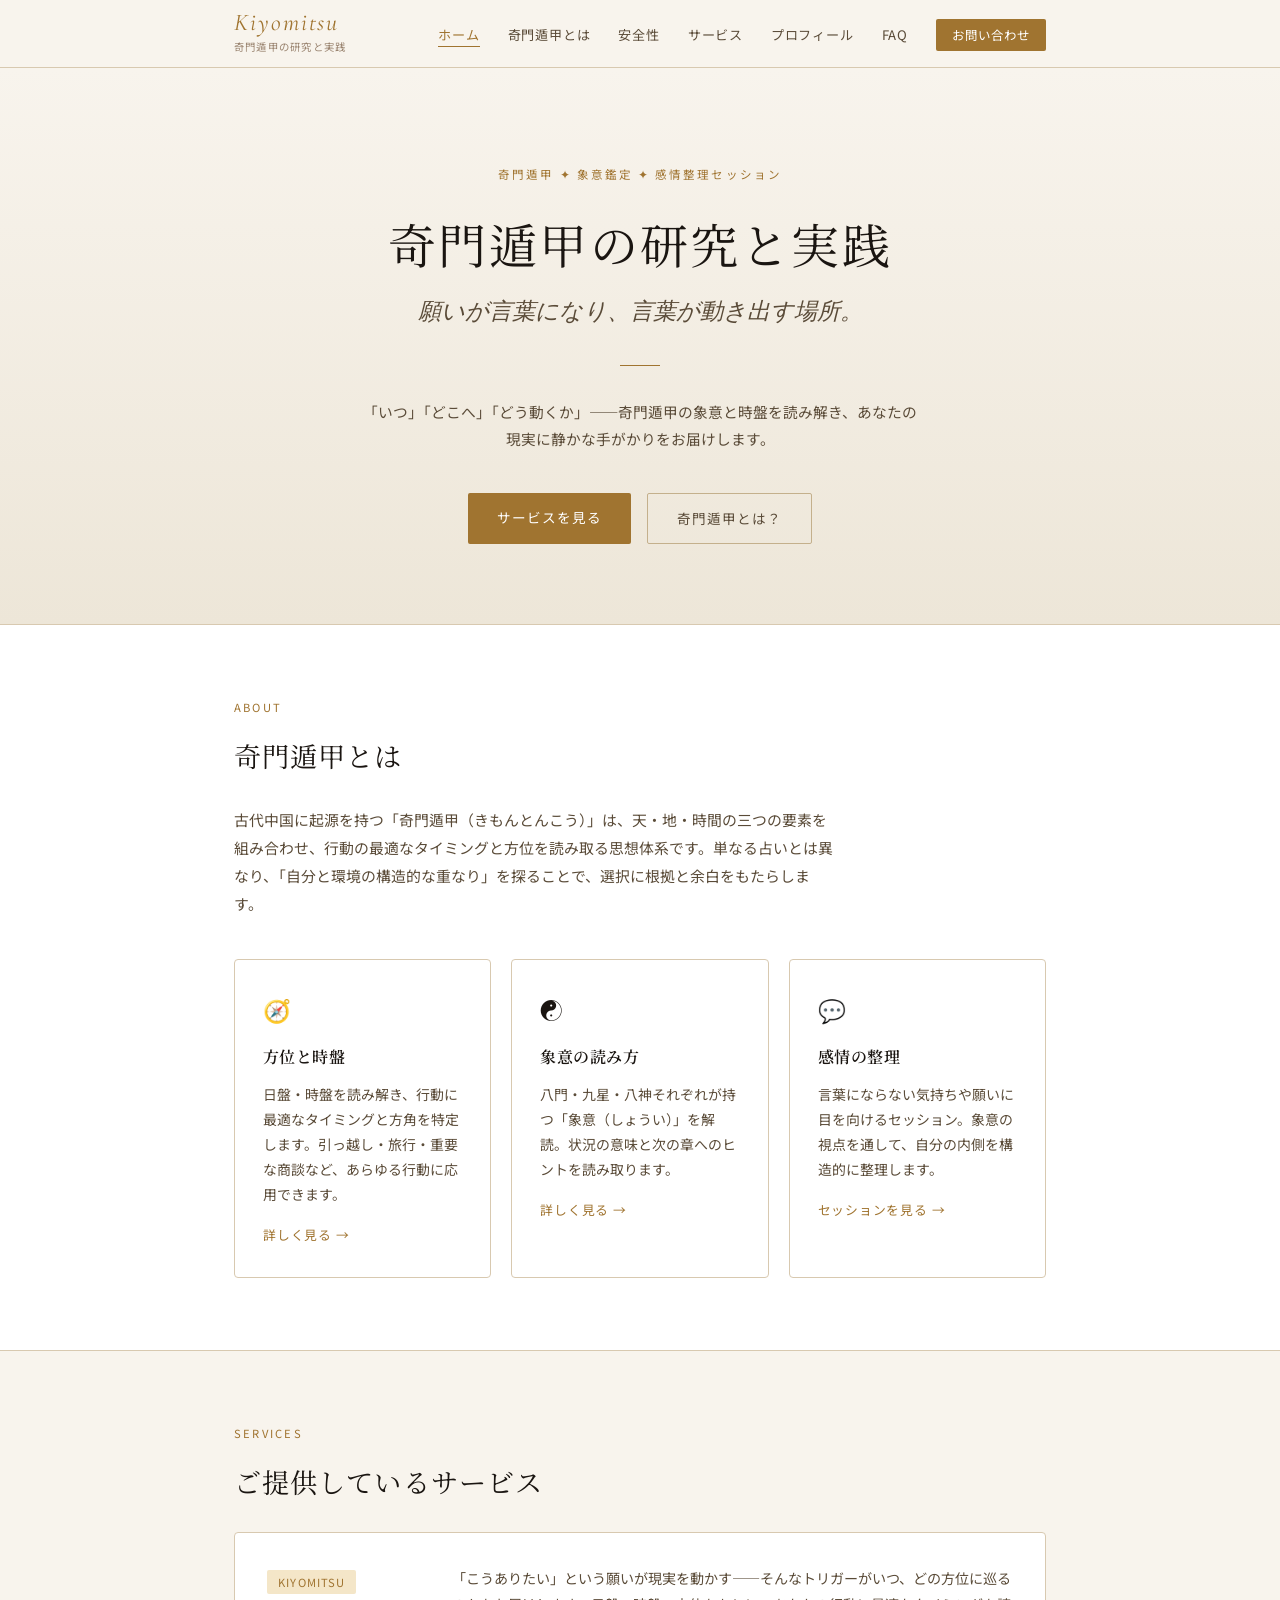
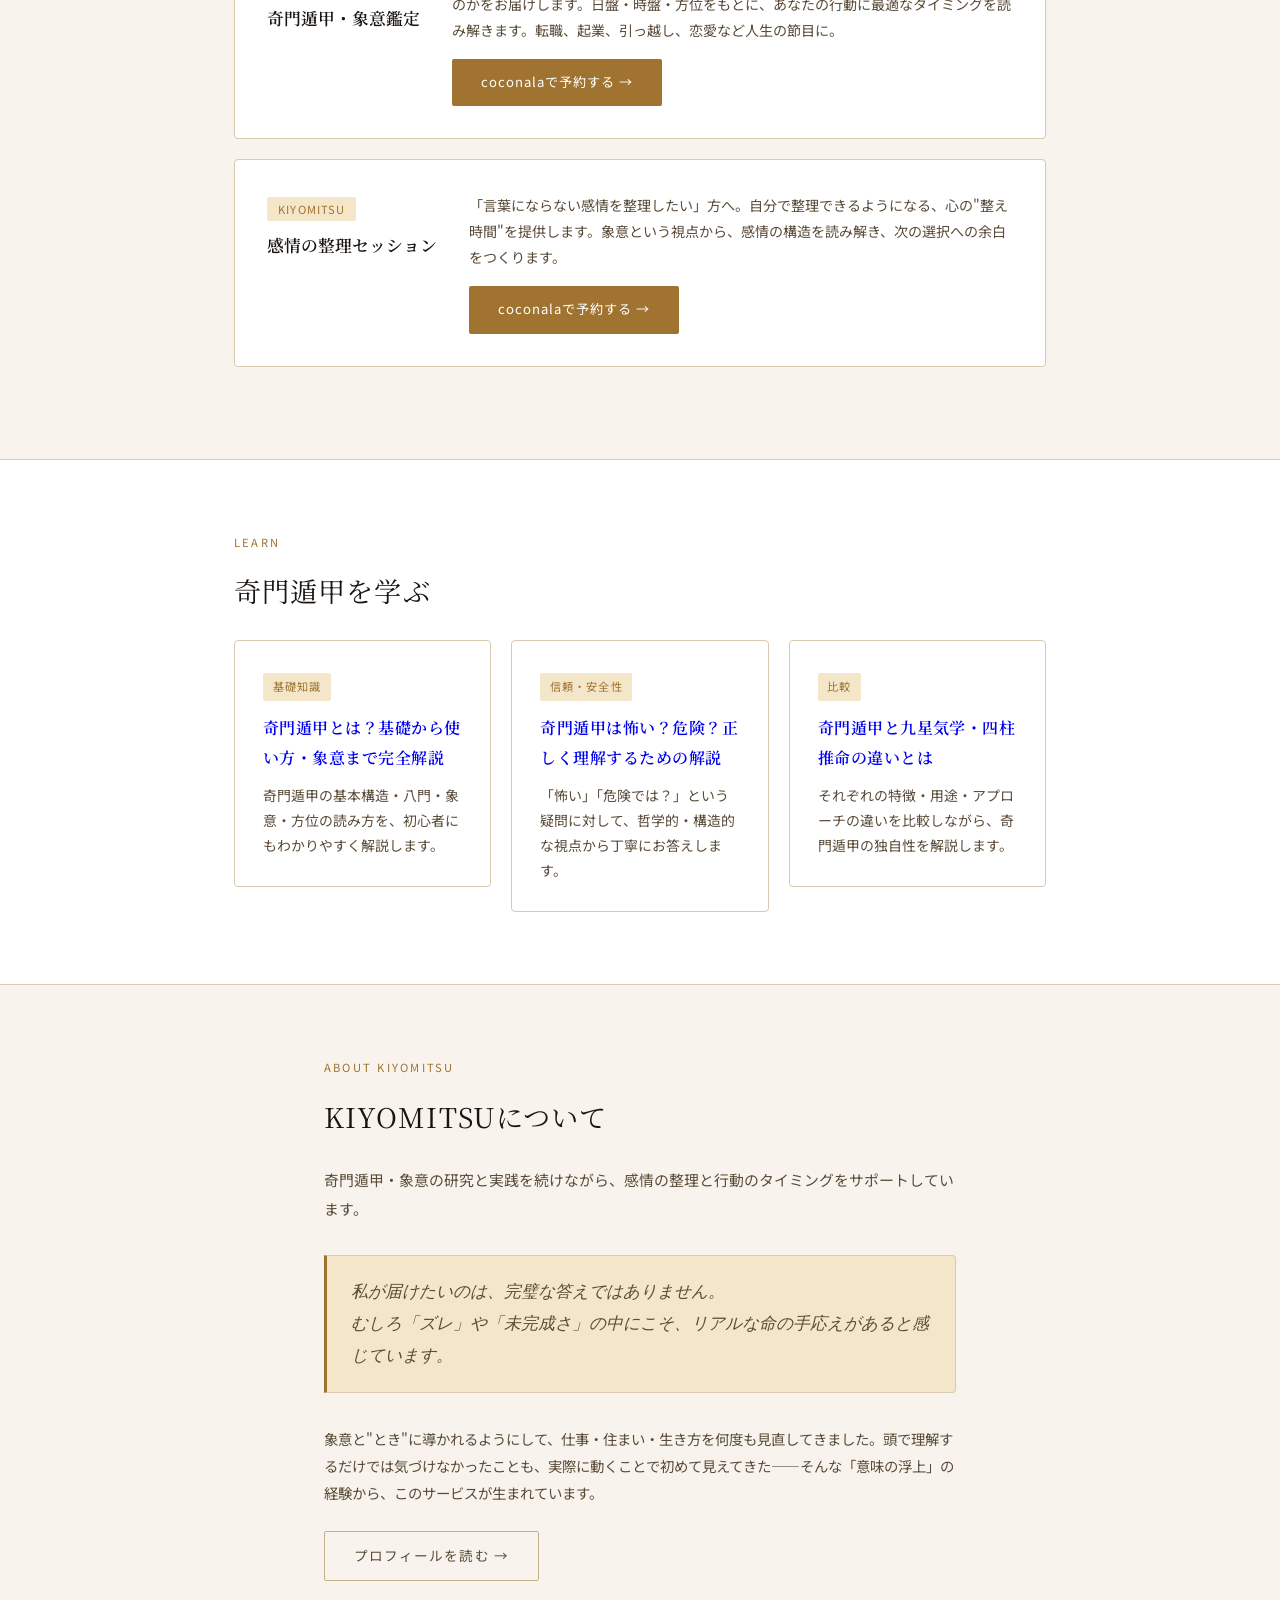
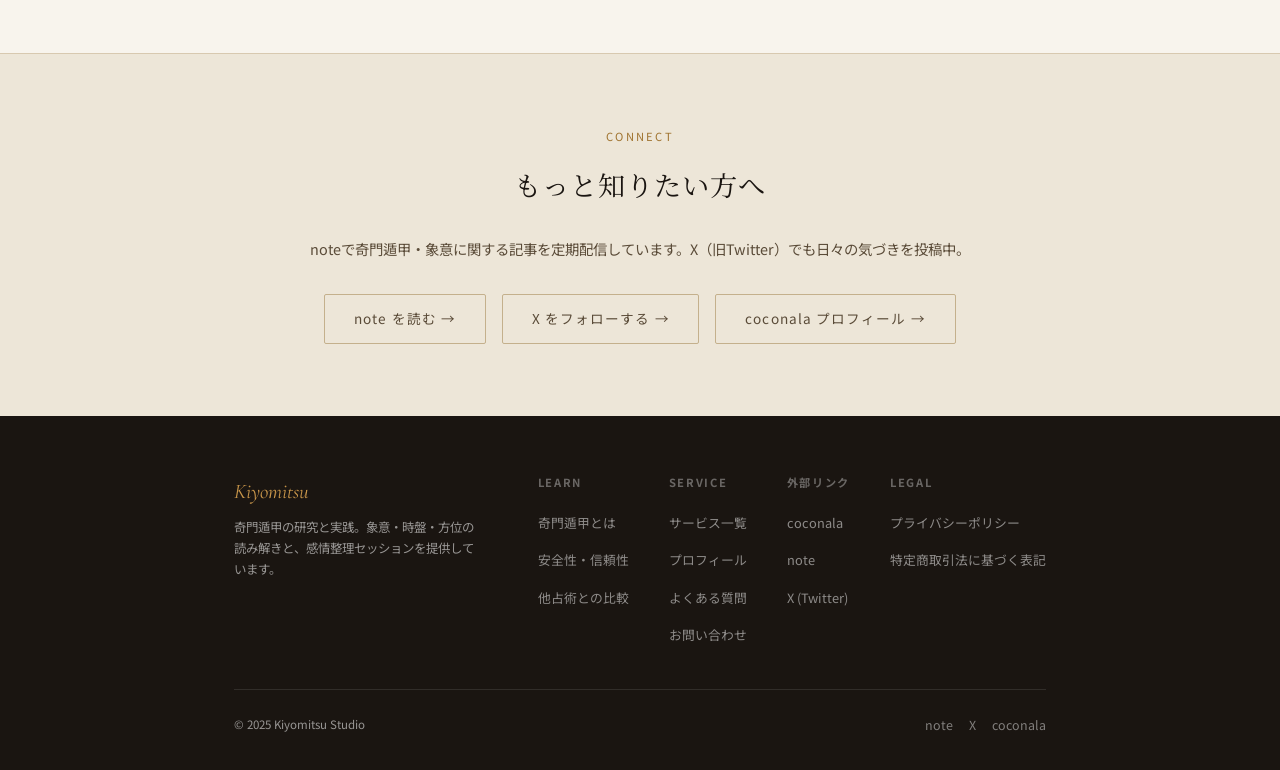
==== index.html @ a26b9966 "Add files via upload" ====
<!DOCTYPE html>
<html lang="ja">
<head>
  <meta charset="UTF-8">
  <meta name="viewport" content="width=device-width, initial-scale=1.0">
  <title>奇門遁甲の研究と実践 | KIYOMITSU</title>
  <meta name="description" content="奇門遁甲の象意・方位・時盤を現代の暮らしに応用。感情の整理セッションと奇門遁甲・象意鑑定を提供するKIYOMITSUの公式サイトです。">
  <meta property="og:title" content="奇門遁甲の研究と実践 | KIYOMITSU">
  <meta property="og:description" content="奇門遁甲の象意・方位・時盤を現代の暮らしに応用。感情の整理セッションと奇門遁甲・象意鑑定を提供するKIYOMITSUの公式サイトです。">
  <meta property="og:type" content="website">
  <link rel="canonical" href="https://kiyomitsu.jp/">
  <link rel="stylesheet" href="style.css">
</head>
<body>

<nav class="site-nav">
  <div class="nav-inner">
    <a href="index.html" class="nav-logo">
      <span class="brand">Kiyomitsu</span>
      <span class="tagline">奇門遁甲の研究と実践</span>
    </a>
    <button class="nav-toggle" id="navToggle" aria-label="メニューを開く">
      <span></span><span></span><span></span>
    </button>
    <ul class="nav-links" id="navLinks">
      <li><a href="index.html" class="active">ホーム</a></li>
      <li><a href="kimon-theory.html">奇門遁甲とは</a></li>
      <li><a href="trust.html">安全性</a></li>
      <li><a href="service.html">サービス</a></li>
      <li><a href="profile.html">プロフィール</a></li>
      <li><a href="faq.html">FAQ</a></li>
      <li><a href="contact.html" class="cta-link">お問い合わせ</a></li>
    </ul>
  </div>
</nav>

<main>

  <!-- HERO -->
  <section class="hero">
    <p class="hero-eyebrow">奇門遁甲 ✦ 象意鑑定 ✦ 感情整理セッション</p>
    <h1>奇門遁甲の研究と実践</h1>
    <p class="hero-catch">願いが言葉になり、言葉が動き出す場所。</p>
    <div class="hero-divider"></div>
    <p class="hero-desc">「いつ」「どこへ」「どう動くか」——奇門遁甲の象意と時盤を読み解き、あなたの現実に静かな手がかりをお届けします。</p>
    <div class="btn-group">
      <a href="service.html" class="btn btn-primary">サービスを見る</a>
      <a href="kimon-theory.html" class="btn btn-secondary">奇門遁甲とは？</a>
    </div>
  </section>

  <!-- WHAT IS KIMON -->
  <section class="section" style="background: var(--surface);">
    <div class="container">
      <p class="section-label">About</p>
      <h2 class="section-title">奇門遁甲とは</h2>
      <p class="section-desc">古代中国に起源を持つ「奇門遁甲（きもんとんこう）」は、天・地・時間の三つの要素を組み合わせ、行動の最適なタイミングと方位を読み取る思想体系です。単なる占いとは異なり、「自分と環境の構造的な重なり」を探ることで、選択に根拠と余白をもたらします。</p>
      <div class="card-grid">
        <div class="card">
          <div class="card-icon">🧭</div>
          <div class="card-title">方位と時盤</div>
          <div class="card-body">日盤・時盤を読み解き、行動に最適なタイミングと方角を特定します。引っ越し・旅行・重要な商談など、あらゆる行動に応用できます。</div>
          <a href="kimon-theory.html#houi" class="card-link">詳しく見る →</a>
        </div>
        <div class="card">
          <div class="card-icon">☯</div>
          <div class="card-title">象意の読み方</div>
          <div class="card-body">八門・九星・八神それぞれが持つ「象意（しょうい）」を解読。状況の意味と次の章へのヒントを読み取ります。</div>
          <a href="kimon-theory.html#shoui" class="card-link">詳しく見る →</a>
        </div>
        <div class="card">
          <div class="card-icon">💬</div>
          <div class="card-title">感情の整理</div>
          <div class="card-body">言葉にならない気持ちや願いに目を向けるセッション。象意の視点を通して、自分の内側を構造的に整理します。</div>
          <a href="service.html" class="card-link">セッションを見る →</a>
        </div>
      </div>
    </div>
  </section>

  <!-- SERVICES -->
  <section class="section">
    <div class="container">
      <p class="section-label">Services</p>
      <h2 class="section-title">ご提供しているサービス</h2>

      <div class="service-card">
        <div style="flex-shrink:0;">
          <span class="service-tag">KIYOMITSU</span>
          <div class="service-title" style="font-family:var(--font-jp);font-size:1.05rem;margin:.5rem 0 .5rem;">奇門遁甲・象意鑑定</div>
        </div>
        <div>
          <p class="service-desc">「こうありたい」という願いが現実を動かす——そんなトリガーがいつ、どの方位に巡るのかをお届けします。日盤・時盤・方位をもとに、あなたの行動に最適なタイミングを読み解きます。転職、起業、引っ越し、恋愛など人生の節目に。</p>
          <a href="https://coconala.com/services/3803253" target="_blank" rel="noopener" class="btn btn-primary" style="display:inline-block;margin-top:1rem;font-size:.82rem;">coconalaで予約する →</a>
        </div>
      </div>

      <div class="service-card">
        <div style="flex-shrink:0;">
          <span class="service-tag">KIYOMITSU</span>
          <div class="service-title" style="font-family:var(--font-jp);font-size:1.05rem;margin:.5rem 0 .5rem;">感情の整理セッション</div>
        </div>
        <div>
          <p class="service-desc">「言葉にならない感情を整理したい」方へ。自分で整理できるようになる、心の"整え時間"を提供します。象意という視点から、感情の構造を読み解き、次の選択への余白をつくります。</p>
          <a href="https://coconala.com/services/3812404" target="_blank" rel="noopener" class="btn btn-primary" style="display:inline-block;margin-top:1rem;font-size:.82rem;">coconalaで予約する →</a>
        </div>
      </div>
    </div>
  </section>

  <!-- ARTICLES -->
  <section class="section" style="background: var(--surface);">
    <div class="container">
      <p class="section-label">Learn</p>
      <h2 class="section-title">奇門遁甲を学ぶ</h2>
      <div class="card-grid">
        <a href="kimon-theory.html" style="text-decoration:none;">
          <div class="card">
            <span class="tag tag-gold" style="margin-bottom:.75rem;display:inline-block;">基礎知識</span>
            <div class="card-title">奇門遁甲とは？基礎から使い方・象意まで完全解説</div>
            <div class="card-body" style="margin-top:.5rem;">奇門遁甲の基本構造・八門・象意・方位の読み方を、初心者にもわかりやすく解説します。</div>
          </div>
        </a>
        <a href="trust.html" style="text-decoration:none;">
          <div class="card">
            <span class="tag tag-gold" style="margin-bottom:.75rem;display:inline-block;">信頼・安全性</span>
            <div class="card-title">奇門遁甲は怖い？危険？正しく理解するための解説</div>
            <div class="card-body" style="margin-top:.5rem;">「怖い」「危険では？」という疑問に対して、哲学的・構造的な視点から丁寧にお答えします。</div>
          </div>
        </a>
        <a href="compare.html" style="text-decoration:none;">
          <div class="card">
            <span class="tag tag-gold" style="margin-bottom:.75rem;display:inline-block;">比較</span>
            <div class="card-title">奇門遁甲と九星気学・四柱推命の違いとは</div>
            <div class="card-body" style="margin-top:.5rem;">それぞれの特徴・用途・アプローチの違いを比較しながら、奇門遁甲の独自性を解説します。</div>
          </div>
        </a>
      </div>
    </div>
  </section>

  <!-- ABOUT KIYOMITSU -->
  <section class="section">
    <div class="container" style="max-width:680px;">
      <p class="section-label">About Kiyomitsu</p>
      <h2 class="section-title">KIYOMITSUについて</h2>
      <p style="color:var(--text-2);font-size:.93rem;margin-bottom:1.5rem;">奇門遁甲・象意の研究と実践を続けながら、感情の整理と行動のタイミングをサポートしています。</p>
      <div class="article-pullquote">
        私が届けたいのは、完璧な答えではありません。<br>むしろ「ズレ」や「未完成さ」の中にこそ、リアルな命の手応えがあると感じています。
      </div>
      <p style="color:var(--text-2);font-size:.9rem;margin-bottom:1.5rem;">象意と"とき"に導かれるようにして、仕事・住まい・生き方を何度も見直してきました。頭で理解するだけでは気づけなかったことも、実際に動くことで初めて見えてきた——そんな「意味の浮上」の経験から、このサービスが生まれています。</p>
      <a href="profile.html" class="btn btn-secondary">プロフィールを読む →</a>
    </div>
  </section>

  <!-- SNS / LINKS -->
  <section class="section" style="background: var(--bg-warm); text-align:center;">
    <div class="container">
      <p class="section-label">Connect</p>
      <h2 class="section-title">もっと知りたい方へ</h2>
      <p style="color:var(--text-2);font-size:.9rem;margin-bottom:2rem;">noteで奇門遁甲・象意に関する記事を定期配信しています。X（旧Twitter）でも日々の気づきを投稿中。</p>
      <div class="btn-group">
        <a href="https://note.com/kiyomitsu369" target="_blank" rel="noopener" class="btn btn-secondary">note を読む →</a>
        <a href="https://x.com/kiyomitsu369" target="_blank" rel="noopener" class="btn btn-secondary">X をフォローする →</a>
        <a href="https://coconala.com/users/109941" target="_blank" rel="noopener" class="btn btn-secondary">coconala プロフィール →</a>
      </div>
    </div>
  </section>

</main>

<footer class="site-footer">
  <div class="footer-inner">
    <div class="footer-top">
      <div class="footer-brand">
        <span class="brand">Kiyomitsu</span>
        <p>奇門遁甲の研究と実践。象意・時盤・方位の読み解きと、感情整理セッションを提供しています。</p>
      </div>
      <div class="footer-links">
        <div class="footer-links-group">
          <h4>Learn</h4>
          <ul>
            <li><a href="kimon-theory.html">奇門遁甲とは</a></li>
            <li><a href="trust.html">安全性・信頼性</a></li>
            <li><a href="compare.html">他占術との比較</a></li>
          </ul>
        </div>
        <div class="footer-links-group">
          <h4>Service</h4>
          <ul>
            <li><a href="service.html">サービス一覧</a></li>
            <li><a href="profile.html">プロフィール</a></li>
            <li><a href="faq.html">よくある質問</a></li>
            <li><a href="contact.html">お問い合わせ</a></li>
          </ul>
        </div>
        <div class="footer-links-group">
          <h4>外部リンク</h4>
          <ul>
            <li><a href="https://coconala.com/users/109941" target="_blank" rel="noopener">coconala</a></li>
            <li><a href="https://note.com/kiyomitsu369" target="_blank" rel="noopener">note</a></li>
            <li><a href="https://x.com/kiyomitsu369" target="_blank" rel="noopener">X (Twitter)</a></li>
          </ul>
        </div>
        <div class="footer-links-group">
          <h4>Legal</h4>
          <ul>
            <li><a href="privacy.html">プライバシーポリシー</a></li>
            <li><a href="legal.html">特定商取引法に基づく表記</a></li>
          </ul>
        </div>
      </div>
    </div>
    <div class="footer-bottom">
      <span>© 2025 Kiyomitsu Studio</span>
      <div class="footer-social">
        <a href="https://note.com/kiyomitsu369" target="_blank" rel="noopener">note</a>
        <a href="https://x.com/kiyomitsu369" target="_blank" rel="noopener">X</a>
        <a href="https://coconala.com/users/109941" target="_blank" rel="noopener">coconala</a>
      </div>
    </div>
  </div>
</footer>

<script>
const toggle = document.getElementById('navToggle');
const links = document.getElementById('navLinks');
toggle.addEventListener('click', () => links.classList.toggle('open'));
</script>
</body>
</html>
---- style.css ----
@import url('https://fonts.googleapis.com/css2?family=Cormorant+Garamond:ital,wght@0,300;0,400;0,500;1,300;1,400&family=Noto+Sans+JP:wght@300;400;500&family=Noto+Serif+JP:wght@300;400;600&display=swap');

:root {
  --bg: #f8f4ed;
  --bg-warm: #ede6d8;
  --bg-dark: #1a1511;
  --surface: #fff;
  --text: #1a1511;
  --text-2: #5a4b38;
  --text-3: #9a8470;
  --gold: #a07430;
  --gold-light: #c9964a;
  --gold-pale: #f4e6c8;
  --border: #d8c9b0;
  --border-2: #c4b08c;
  --max-w: 860px;
  --nav-h: 68px;
  --font-brand: 'Cormorant Garamond', Georgia, serif;
  --font-jp: 'Noto Serif JP', 'Yu Mincho', '游明朝', serif;
  --font-body: 'Noto Sans JP', 'Hiragino Sans', sans-serif;
}

*, *::before, *::after { box-sizing: border-box; margin: 0; padding: 0; }
html { font-size: 16px; scroll-behavior: smooth; }
body {
  font-family: var(--font-body);
  background: var(--bg);
  color: var(--text);
  line-height: 1.9;
  -webkit-font-smoothing: antialiased;
}

/* ─── NAV ─── */
.site-nav {
  position: sticky; top: 0; z-index: 100;
  background: rgba(248,244,237,0.96);
  backdrop-filter: blur(8px);
  border-bottom: 1px solid var(--border);
  height: var(--nav-h);
  display: flex; align-items: center;
}
.nav-inner {
  max-width: var(--max-w); margin: 0 auto; padding: 0 1.5rem;
  width: 100%; display: flex; align-items: center; justify-content: space-between;
}
.nav-logo { text-decoration: none; display: flex; flex-direction: column; }
.nav-logo .brand {
  font-family: var(--font-brand); font-size: 1.5rem; font-weight: 400;
  font-style: italic; color: var(--gold); letter-spacing: .08em; line-height: 1;
}
.nav-logo .tagline {
  font-size: 0.65rem; color: var(--text-3); letter-spacing: .12em; margin-top: 2px;
}
.nav-links { display: flex; gap: 1.75rem; list-style: none; align-items: center; }
.nav-links a {
  text-decoration: none; color: var(--text-2); font-size: 0.82rem; letter-spacing: .06em;
  padding-bottom: 2px; border-bottom: 1px solid transparent;
  transition: color .2s, border-color .2s;
}
.nav-links a:hover, .nav-links a.active { color: var(--gold); border-bottom-color: var(--gold); }
.nav-links .cta-link {
  background: var(--gold); color: #fff; padding: .45rem 1rem;
  border-radius: 2px; border-bottom: none; font-size: 0.78rem; letter-spacing: .08em;
  transition: background .2s;
}
.nav-links .cta-link:hover { background: var(--gold-light); }
.nav-toggle { display: none; background: none; border: none; cursor: pointer; flex-direction: column; gap: 5px; padding: 4px; }
.nav-toggle span { display: block; width: 22px; height: 1px; background: var(--text); transition: .2s; }

/* ─── HERO ─── */
.hero {
  text-align: center; padding: 6rem 1.5rem 5rem;
  background: linear-gradient(to bottom, var(--bg), var(--bg-warm));
  border-bottom: 1px solid var(--border);
}
.hero-eyebrow {
  font-size: 0.72rem; letter-spacing: .18em; color: var(--gold); text-transform: uppercase;
  margin-bottom: 1.5rem;
}
.hero h1 {
  font-family: var(--font-jp); font-size: clamp(2rem, 5vw, 3rem); font-weight: 400;
  color: var(--text); line-height: 1.4; margin-bottom: 1rem; letter-spacing: .05em;
}
.hero-catch {
  font-family: var(--font-brand); font-style: italic;
  font-size: clamp(1.1rem, 2.5vw, 1.45rem); color: var(--text-2);
  margin-bottom: 2rem; line-height: 1.7;
}
.hero-divider { width: 40px; height: 1px; background: var(--gold); margin: 0 auto 2rem; }
.hero-desc { max-width: 560px; margin: 0 auto 2.5rem; color: var(--text-2); font-size: .92rem; }
.btn-group { display: flex; gap: 1rem; justify-content: center; flex-wrap: wrap; }
.btn {
  display: inline-block; text-decoration: none; padding: .7rem 1.8rem;
  font-size: .85rem; letter-spacing: .08em; border-radius: 2px; transition: .2s;
}
.btn-primary { background: var(--gold); color: #fff; }
.btn-primary:hover { background: var(--gold-light); }
.btn-secondary { border: 1px solid var(--border-2); color: var(--text-2); background: transparent; }
.btn-secondary:hover { border-color: var(--gold); color: var(--gold); }

/* ─── LAYOUT ─── */
.container { max-width: var(--max-w); margin: 0 auto; padding: 0 1.5rem; }
.section { padding: 4.5rem 0; }
.section + .section { border-top: 1px solid var(--border); }
.section-label {
  font-size: .7rem; letter-spacing: .2em; color: var(--gold); text-transform: uppercase;
  margin-bottom: .75rem;
}
.section-title {
  font-family: var(--font-jp); font-size: clamp(1.3rem, 3vw, 1.7rem); font-weight: 400;
  margin-bottom: 1.5rem; letter-spacing: .04em;
}
.section-desc { color: var(--text-2); font-size: .93rem; margin-bottom: 2.5rem; max-width: 600px; }

/* ─── CARDS ─── */
.card-grid { display: grid; grid-template-columns: repeat(auto-fit, minmax(240px, 1fr)); gap: 1.25rem; }
.card {
  background: var(--surface); border: 1px solid var(--border);
  border-radius: 4px; padding: 1.75rem; transition: border-color .2s;
}
.card:hover { border-color: var(--gold-light); }
.card-icon { font-size: 1.4rem; margin-bottom: .75rem; }
.card-title {
  font-family: var(--font-jp); font-size: 1rem; font-weight: 600;
  margin-bottom: .6rem; letter-spacing: .03em;
}
.card-body { font-size: .87rem; color: var(--text-2); line-height: 1.8; }
.card-link {
  display: inline-block; margin-top: 1rem; font-size: .8rem; color: var(--gold);
  text-decoration: none; letter-spacing: .06em; border-bottom: 1px solid transparent;
  transition: border-color .2s;
}
.card-link:hover { border-bottom-color: var(--gold); }

/* ─── ARTICLE CONTENT ─── */
.article-header { padding: 5rem 0 3rem; text-align: center; border-bottom: 1px solid var(--border); }
.article-header h1 {
  font-family: var(--font-jp); font-size: clamp(1.6rem, 4vw, 2.4rem); font-weight: 400;
  margin-bottom: 1rem; letter-spacing: .04em;
}
.article-header .lead { color: var(--text-2); font-size: .95rem; max-width: 580px; margin: 0 auto; }
.article-body { padding: 3.5rem 0; }
.article-body h2 {
  font-family: var(--font-jp); font-size: 1.25rem; font-weight: 600; margin: 2.8rem 0 1rem;
  padding-left: 1rem; border-left: 2px solid var(--gold); letter-spacing: .04em;
}
.article-body h3 {
  font-family: var(--font-jp); font-size: 1.05rem; font-weight: 600; margin: 2rem 0 .75rem;
  color: var(--text-2);
}
.article-body p { margin-bottom: 1.2rem; font-size: .93rem; color: var(--text-2); }
.article-body p:first-child { font-size: 1rem; color: var(--text); }
.article-body ul, .article-body ol { padding-left: 1.5rem; margin-bottom: 1.2rem; }
.article-body li { font-size: .92rem; color: var(--text-2); margin-bottom: .4rem; }
.article-pullquote {
  border: 1px solid var(--border); border-left: 3px solid var(--gold);
  padding: 1.25rem 1.5rem; margin: 2rem 0; background: var(--gold-pale);
  font-family: var(--font-brand); font-style: italic; font-size: 1.05rem;
  color: var(--text-2); border-radius: 0 4px 4px 0;
}

/* ─── CTA BLOCK ─── */
.cta-block {
  background: var(--bg-warm); border: 1px solid var(--border-2);
  border-radius: 4px; padding: 2.5rem; text-align: center; margin: 3rem 0;
}
.cta-block h3 { font-family: var(--font-jp); font-size: 1.1rem; margin-bottom: .75rem; font-weight: 600; }
.cta-block p { color: var(--text-2); font-size: .88rem; margin-bottom: 1.5rem; }

/* ─── SERVICE CARDS ─── */
.service-card {
  display: flex; gap: 2rem; align-items: flex-start;
  padding: 2rem; border: 1px solid var(--border); border-radius: 4px;
  background: var(--surface); margin-bottom: 1.25rem; transition: border-color .2s;
}
.service-card:hover { border-color: var(--gold-light); }
.service-tag {
  background: var(--gold-pale); color: var(--gold); font-size: .7rem;
  letter-spacing: .1em; padding: .25rem .7rem; border-radius: 2px; white-space: nowrap;
}
.service-title { font-family: var(--font-jp); font-size: 1.1rem; font-weight: 600; margin: .5rem 0 .6rem; }
.service-desc { font-size: .88rem; color: var(--text-2); line-height: 1.85; }

/* ─── FAQ ─── */
.faq-item { border-bottom: 1px solid var(--border); padding: 1.5rem 0; }
.faq-q {
  font-family: var(--font-jp); font-size: .97rem; font-weight: 600; cursor: pointer;
  display: flex; justify-content: space-between; align-items: flex-start; gap: 1rem;
}
.faq-q::after { content: '+'; font-size: 1.2rem; color: var(--gold); flex-shrink: 0; transition: .2s; }
.faq-item.open .faq-q::after { transform: rotate(45deg); }
.faq-a { font-size: .88rem; color: var(--text-2); padding-top: 1rem; line-height: 1.9; display: none; }
.faq-item.open .faq-a { display: block; }

/* ─── BREADCRUMB ─── */
.breadcrumb { display: flex; gap: .5rem; font-size: .75rem; color: var(--text-3); margin-bottom: 1.5rem; }
.breadcrumb a { color: var(--text-3); text-decoration: none; }
.breadcrumb a:hover { color: var(--gold); }
.breadcrumb span::before { content: ' / '; }

/* ─── PROFILE ─── */
.profile-intro { display: flex; gap: 2.5rem; align-items: flex-start; margin-bottom: 2.5rem; }
.profile-avatar {
  width: 100px; height: 100px; border-radius: 50%;
  background: var(--bg-warm); border: 2px solid var(--border-2);
  display: flex; align-items: center; justify-content: center;
  font-family: var(--font-brand); font-style: italic; font-size: 1.8rem;
  color: var(--gold); flex-shrink: 0;
}

/* ─── FOOTER ─── */
.site-footer {
  background: var(--bg-dark); color: rgba(255,255,255,.55);
  padding: 3.5rem 0 2rem; margin-top: 0;
}
.footer-inner { max-width: var(--max-w); margin: 0 auto; padding: 0 1.5rem; }
.footer-top { display: flex; justify-content: space-between; align-items: flex-start; flex-wrap: wrap; gap: 2rem; margin-bottom: 2.5rem; }
.footer-brand .brand {
  font-family: var(--font-brand); font-style: italic; font-size: 1.3rem;
  color: var(--gold-light); display: block; margin-bottom: .3rem;
}
.footer-brand p { font-size: .78rem; line-height: 1.7; max-width: 240px; }
.footer-links { display: flex; gap: 2.5rem; flex-wrap: wrap; }
.footer-links-group h4 { font-size: .7rem; letter-spacing: .15em; color: rgba(255,255,255,.35); text-transform: uppercase; margin-bottom: .75rem; }
.footer-links-group ul { list-style: none; display: flex; flex-direction: column; gap: .45rem; }
.footer-links-group a { font-size: .8rem; color: rgba(255,255,255,.5); text-decoration: none; transition: color .2s; }
.footer-links-group a:hover { color: var(--gold-light); }
.footer-bottom { border-top: 1px solid rgba(255,255,255,.1); padding-top: 1.5rem; font-size: .72rem; display: flex; justify-content: space-between; flex-wrap: wrap; gap: .75rem; }
.footer-social { display: flex; gap: 1rem; }
.footer-social a { font-size: .78rem; color: rgba(255,255,255,.45); text-decoration: none; }
.footer-social a:hover { color: var(--gold-light); }

/* ─── ORNAMENT ─── */
.ornament { text-align: center; color: var(--gold-light); font-size: .9rem; letter-spacing: .5em; margin: 2rem 0; opacity: .6; }

/* ─── TABLE ─── */
.compare-table { width: 100%; border-collapse: collapse; margin: 1.5rem 0; font-size: .88rem; }
.compare-table th { background: var(--bg-warm); padding: .75rem 1rem; text-align: left; font-family: var(--font-jp); font-weight: 600; border-bottom: 2px solid var(--gold); }
.compare-table td { padding: .75rem 1rem; border-bottom: 1px solid var(--border); color: var(--text-2); }
.compare-table tr:last-child td { border-bottom: none; }

/* ─── UTILITIES ─── */
.text-center { text-align: center; }
.text-gold { color: var(--gold); }
.tag { display: inline-block; font-size: .7rem; letter-spacing: .1em; padding: .2rem .6rem; border-radius: 2px; }
.tag-gold { background: var(--gold-pale); color: var(--gold); }

/* ─── RESPONSIVE ─── */
@media (max-width: 680px) {
  .nav-links { display: none; flex-direction: column; position: absolute; top: var(--nav-h); left: 0; right: 0; background: var(--bg); border-bottom: 1px solid var(--border); padding: 1rem 1.5rem 1.5rem; gap: 1rem; }
  .nav-links.open { display: flex; }
  .nav-toggle { display: flex; }
  .hero { padding: 4rem 1.25rem 3.5rem; }
  .service-card { flex-direction: column; gap: 1rem; }
  .profile-intro { flex-direction: column; }
  .footer-top { flex-direction: column; }
  .footer-links { gap: 1.5rem; }
  .footer-bottom { flex-direction: column; }
  .btn-group { flex-direction: column; align-items: center; }
}
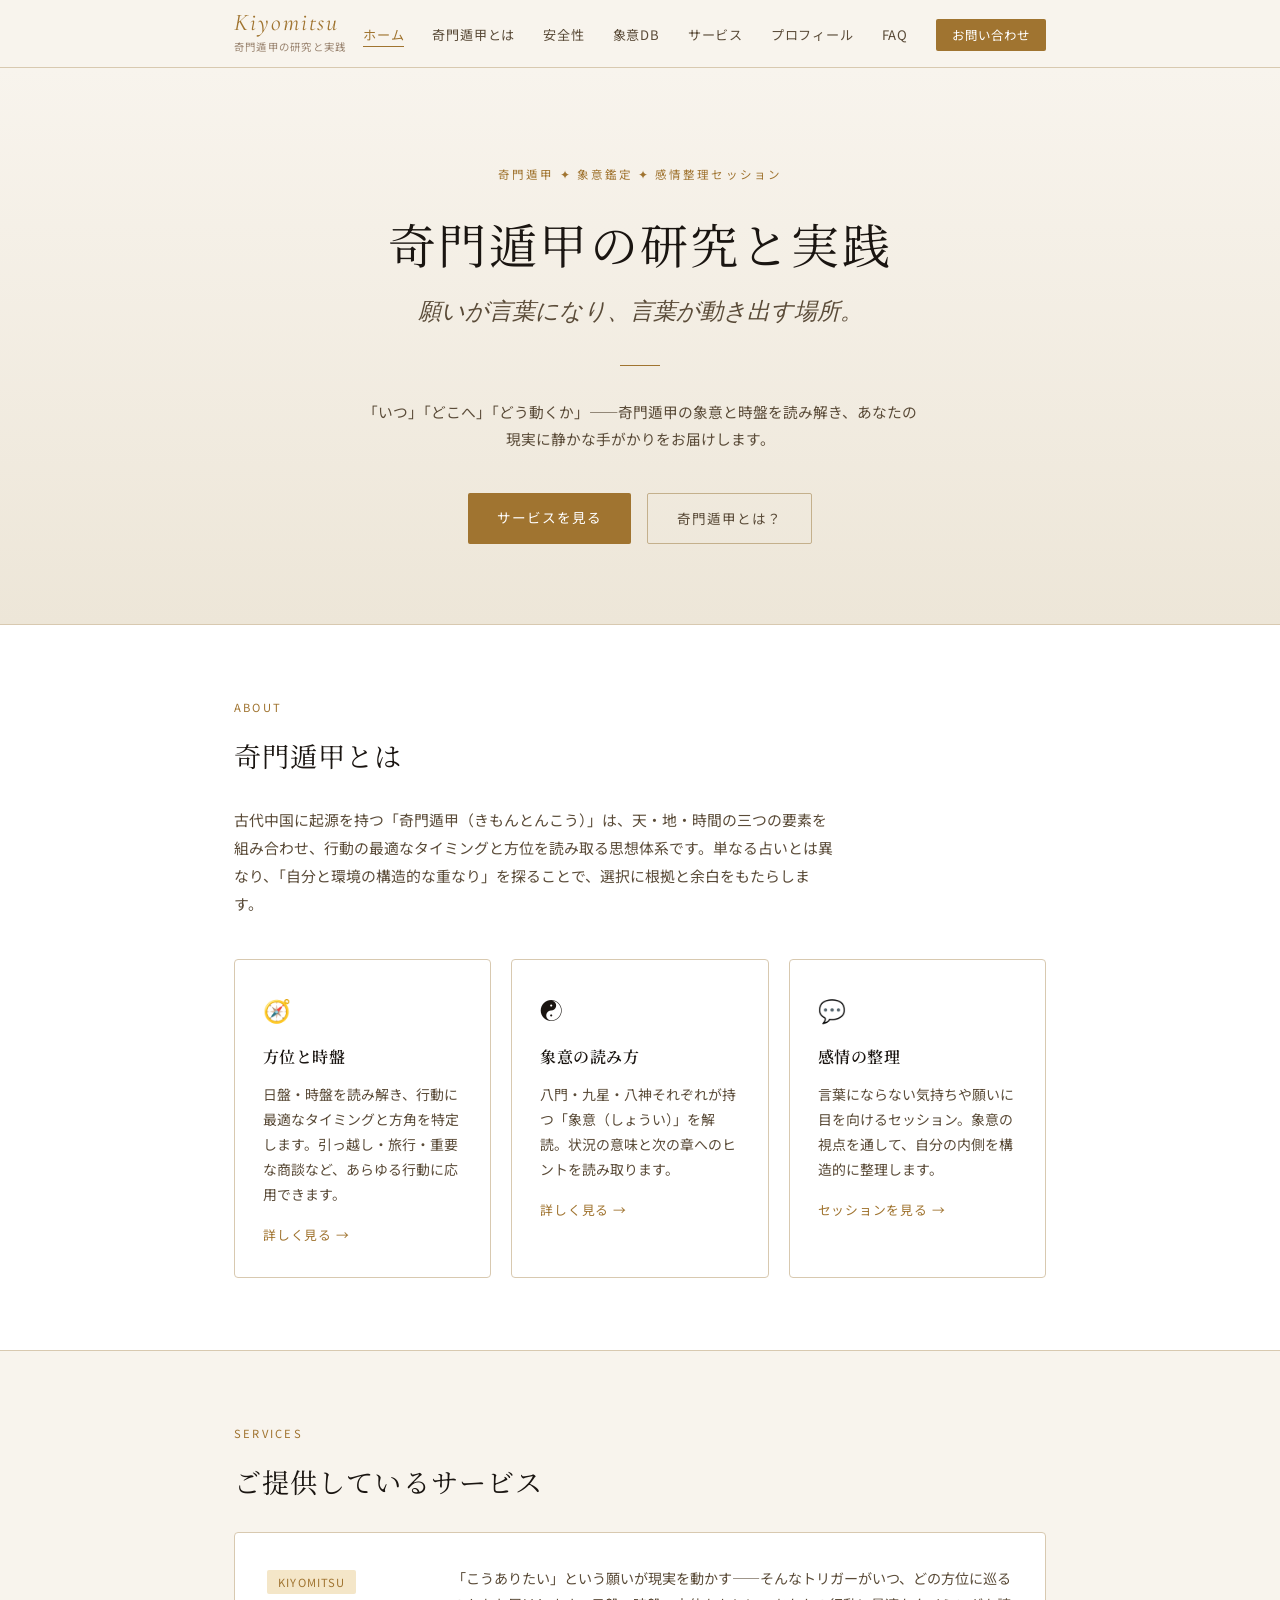
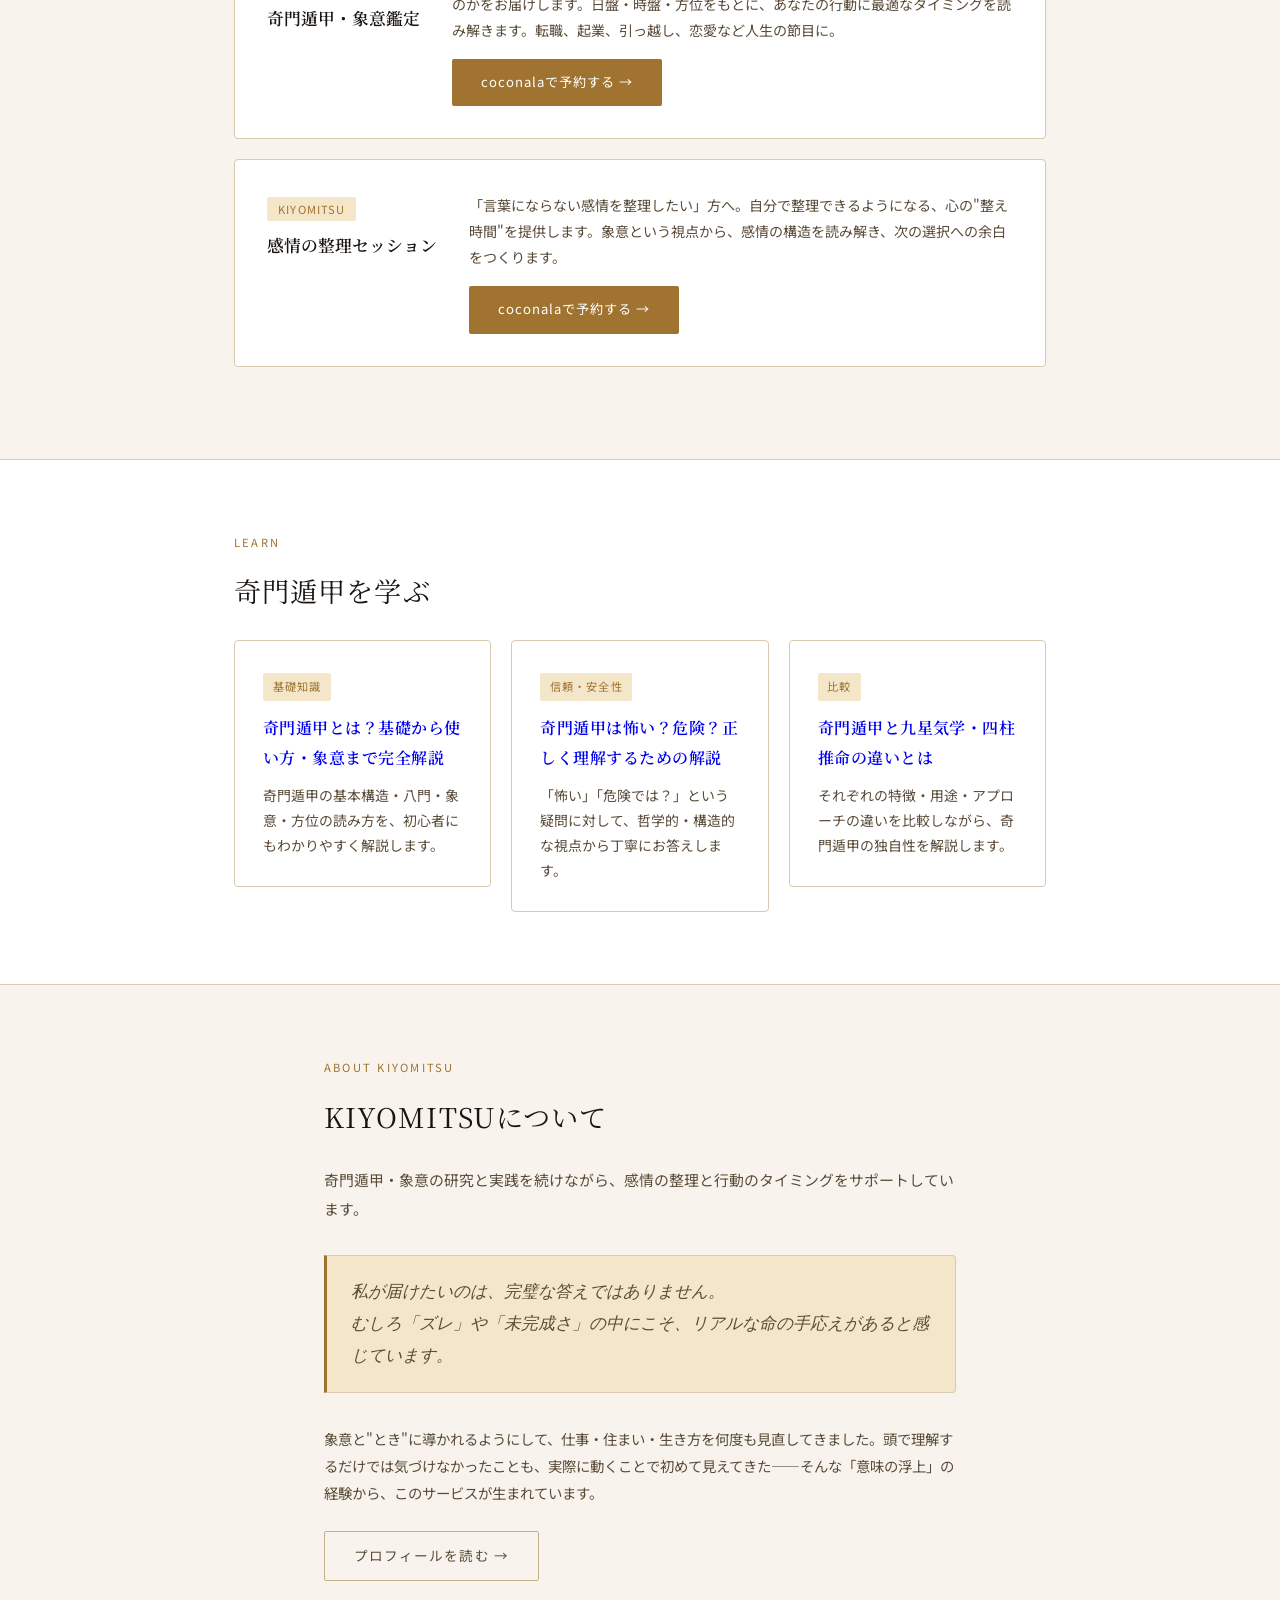
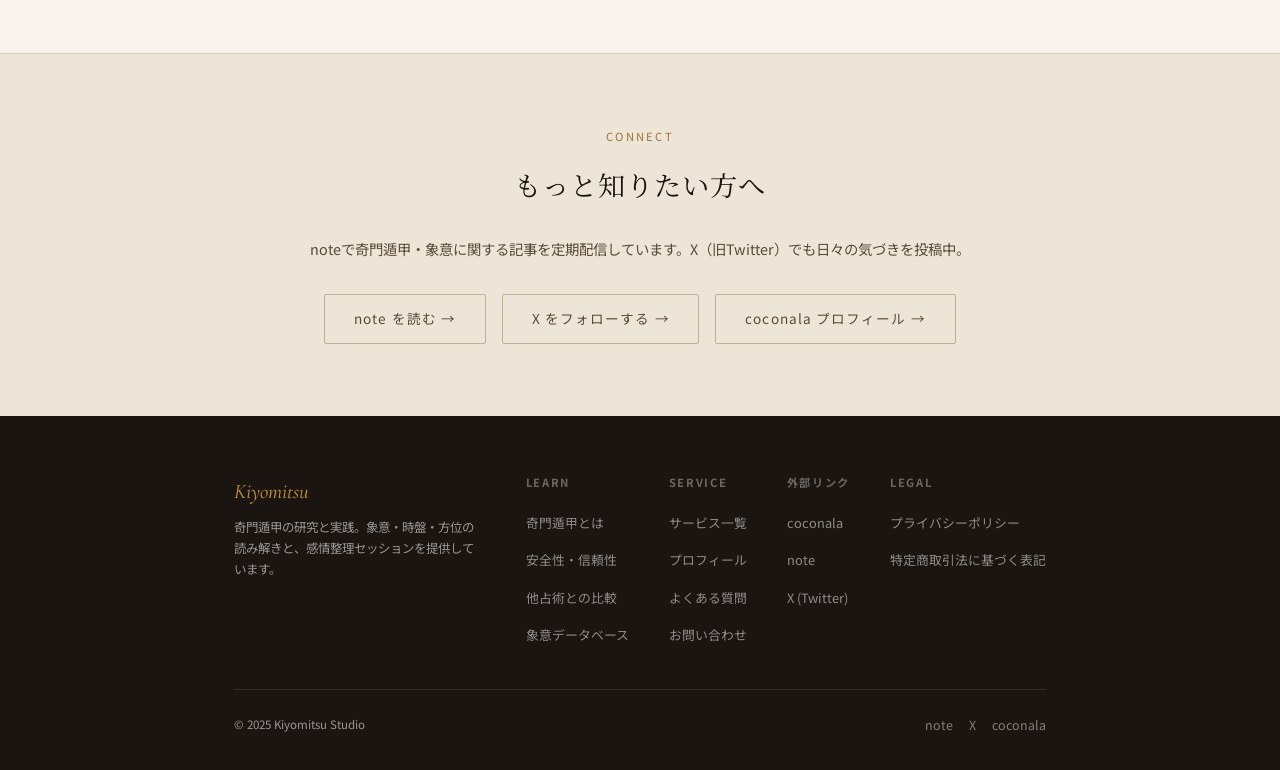
==== commit 98e3750a: "Add files via upload" ====
--- a/index.html
+++ b/index.html
@@ -26,6 +26,7 @@
       <li><a href="index.html" class="active">ホーム</a></li>
       <li><a href="kimon-theory.html">奇門遁甲とは</a></li>
       <li><a href="trust.html">安全性</a></li>
+      <li><a href="shoui-db.html">象意DB</a></li>
       <li><a href="service.html">サービス</a></li>
       <li><a href="profile.html">プロフィール</a></li>
       <li><a href="faq.html">FAQ</a></li>
@@ -183,6 +184,7 @@
             <li><a href="kimon-theory.html">奇門遁甲とは</a></li>
             <li><a href="trust.html">安全性・信頼性</a></li>
             <li><a href="compare.html">他占術との比較</a></li>
+            <li><a href="shoui-db.html">象意データベース</a></li>
           </ul>
         </div>
         <div class="footer-links-group">
